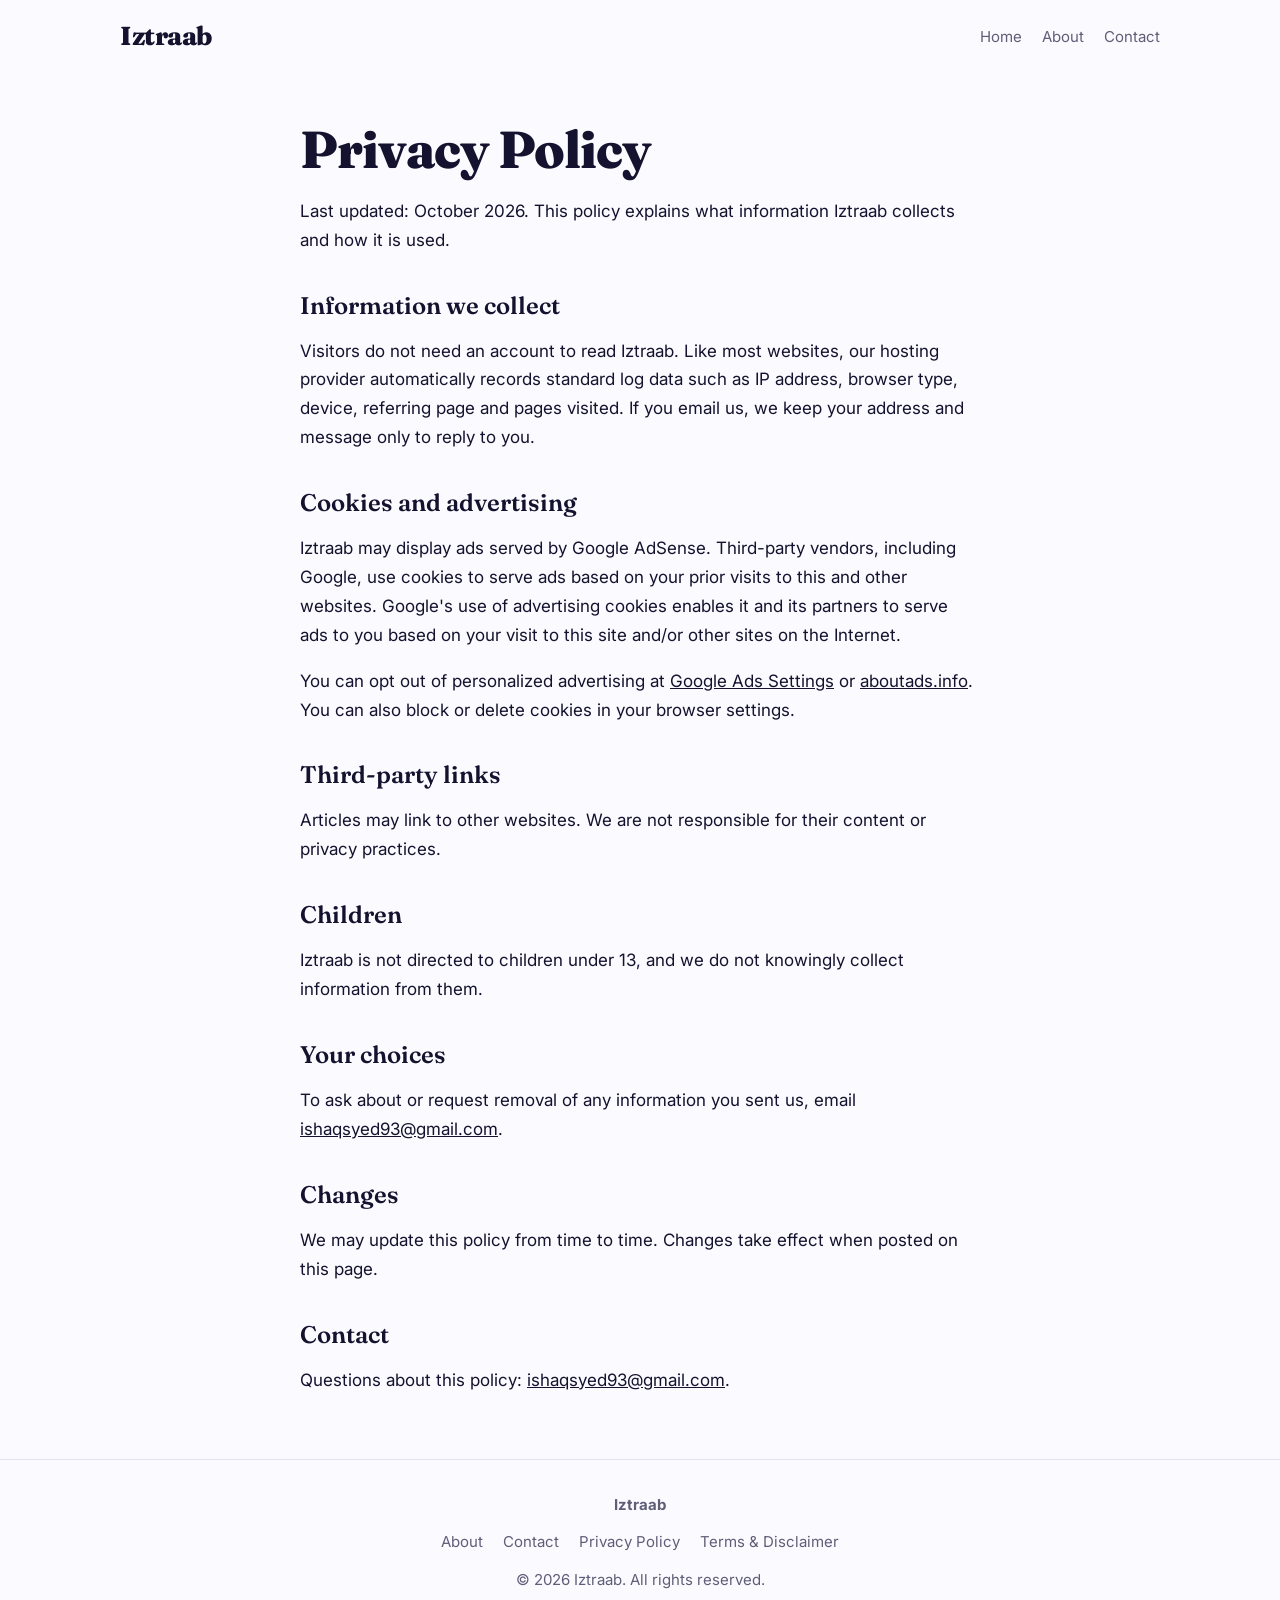
==== privacy.html @ 764421e6 "Add files via upload" ====
<!doctype html><html lang="en"><head><meta charset="utf-8"><meta name="viewport" content="width=device-width,initial-scale=1"><title>Privacy Policy | Iztraab</title><meta name="description" content="Privacy Policy - Iztraab"><link rel="stylesheet" href="style.css"></head>
<body data-page="static"><main class="art"><h1>Privacy Policy</h1><p>Last updated: October 2026. This policy explains what information Iztraab collects and how it is used.</p><h2>Information we collect</h2><p>Visitors do not need an account to read Iztraab. Like most websites, our hosting provider automatically records standard log data such as IP address, browser type, device, referring page and pages visited. If you email us, we keep your address and message only to reply to you.</p><h2>Cookies and advertising</h2><p>Iztraab may display ads served by Google AdSense. Third-party vendors, including Google, use cookies to serve ads based on your prior visits to this and other websites. Google's use of advertising cookies enables it and its partners to serve ads to you based on your visit to this site and/or other sites on the Internet.</p><p>You can opt out of personalized advertising at <a href="https://adssettings.google.com" rel="noopener">Google Ads Settings</a> or <a href="https://www.aboutads.info" rel="noopener">aboutads.info</a>. You can also block or delete cookies in your browser settings.</p><h2>Third-party links</h2><p>Articles may link to other websites. We are not responsible for their content or privacy practices.</p><h2>Children</h2><p>Iztraab is not directed to children under 13, and we do not knowingly collect information from them.</p><h2>Your choices</h2><p>To ask about or request removal of any information you sent us, email <a href="mailto:ishaqsyed93@gmail.com">ishaqsyed93@gmail.com</a>.</p><h2>Changes</h2><p>We may update this policy from time to time. Changes take effect when posted on this page.</p><h2>Contact</h2><p>Questions about this policy: <a href="mailto:ishaqsyed93@gmail.com">ishaqsyed93@gmail.com</a>.</p></main><script src="site.js"></script></body></html>
---- style.css ----
@import url('https://fonts.googleapis.com/css2?family=Fraunces:wght@400;600;800&family=Inter:wght@400;600&family=Noto+Nastaliq+Urdu&display=swap');
:root{--bg:#fbfbff;--ink:#14122e;--mut:#605d78;--a:#3b2bff;--y:#ffb800;--ln:#e3e1f2;--card:#fff}
@media(prefers-color-scheme:dark){:root{--bg:#0e0d1f;--ink:#f1f0ff;--mut:#a09db8;--a:#8d84ff;--ln:#2a2848;--card:#16142c}}
*{box-sizing:border-box}body{margin:0;background:var(--bg);color:var(--ink);font:17px/1.7 Inter,system-ui,sans-serif}a{color:inherit}
:focus-visible{outline:3px solid var(--y);outline-offset:2px}
.bar{display:flex;justify-content:space-between;align-items:center;max-width:1080px;margin:auto;padding:20px}
.logo{font:800 26px Fraunces,serif;text-decoration:none;letter-spacing:-.5px}
.bar nav a,footer nav a{margin-left:20px;font-size:15px;color:var(--mut);text-decoration:none}
.bar nav a:hover,footer nav a:hover{color:var(--a)}
.hero{background:#14122e;color:#fff;text-align:center;padding:80px 20px 72px;overflow:hidden}
.hero h1{font:800 clamp(56px,14vw,160px)/1 Fraunces,serif;margin:0;letter-spacing:-3px}
.hero h1 span{display:inline-block;animation:sh .8s both}
@keyframes sh{20%{transform:translateY(-16px) rotate(-7deg)}40%{transform:translateY(7px) rotate(5deg)}60%{transform:translateY(-6px) rotate(-3deg)}80%{transform:translateY(2px)}}
@media(prefers-reduced-motion:reduce){.hero h1 span{animation:none}}
.hero p{color:#b9b5e6;font-size:19px;margin:18px 0 28px}
input,textarea{font:inherit;padding:12px 14px;border:1px solid var(--ln);border-radius:6px;background:var(--card);color:var(--ink)}
.hero input{width:min(340px,100%)}
.btn{background:var(--a);color:#fff;border:0;padding:11px 22px;border-radius:99px;cursor:pointer;text-decoration:none;display:inline-block;font:600 16px Inter,sans-serif}
.btn.s{background:none;color:var(--a);border:1px solid var(--ln)}
.w{max-width:1080px;margin:auto;padding:0 20px}
.g{display:grid;grid-template-columns:repeat(auto-fill,minmax(300px,1fr));gap:24px;margin:44px 0}
.c{background:var(--card);border:1px solid var(--ln);border-radius:6px;overflow:hidden;text-decoration:none;display:flex;flex-direction:column;transition:border-color .2s}
.c:hover{border-color:var(--a)}
.im{height:180px;background:linear-gradient(135deg,hsl(var(--h) 80% 55%),hsl(calc(var(--h) + 60) 90% 62%)) center/cover}
.f{grid-column:1/-1;flex-direction:row}.f .im{width:52%;height:auto;min-height:300px}.f h2{font-size:34px!important}
@media(max-width:700px){.f{flex-direction:column}.f .im{width:100%;min-height:190px}}
.b{padding:22px}.c h2{font:600 23px/1.3 Fraunces,'Noto Nastaliq Urdu',serif;margin:12px 0 8px}.c p{color:var(--mut);margin:0;font-size:15px}
.pill{display:inline-block;background:var(--y);color:#14122e;font-size:13px;font-weight:600;padding:2px 12px;border-radius:99px;line-height:1.6}
.m{color:var(--mut);font-size:14px;margin-top:12px}
.art{max-width:720px;margin:48px auto;padding:0 20px;display:block}
.art h1{font:800 clamp(34px,6vw,52px)/1.15 Fraunces,'Noto Nastaliq Urdu',serif;letter-spacing:-1px;margin:14px 0 8px}
.art h2{font:600 24px Fraunces,serif;margin:36px 0 4px}
.t{font:400 19px/1.9 Fraunces,'Noto Nastaliq Urdu',serif}.t[dir=rtl]{line-height:2.4}.art img{max-width:100%;border-radius:6px;margin:16px 0}
.fm label{display:block;font-weight:600;font-size:15px}.fm input,.fm textarea{width:100%;margin:6px 0 18px}
.row{display:flex;justify-content:space-between;align-items:center;gap:12px;padding:14px 0;border-bottom:1px solid var(--ln)}
.er{color:#d6204a;font-weight:600}.e{text-align:center;color:var(--mut);padding:60px 0}
footer{border-top:1px solid var(--ln);margin-top:64px;padding:32px 20px;text-align:center;color:var(--mut);font-size:15px}
footer nav{margin:12px 0}footer nav a:first-child{margin-left:0}
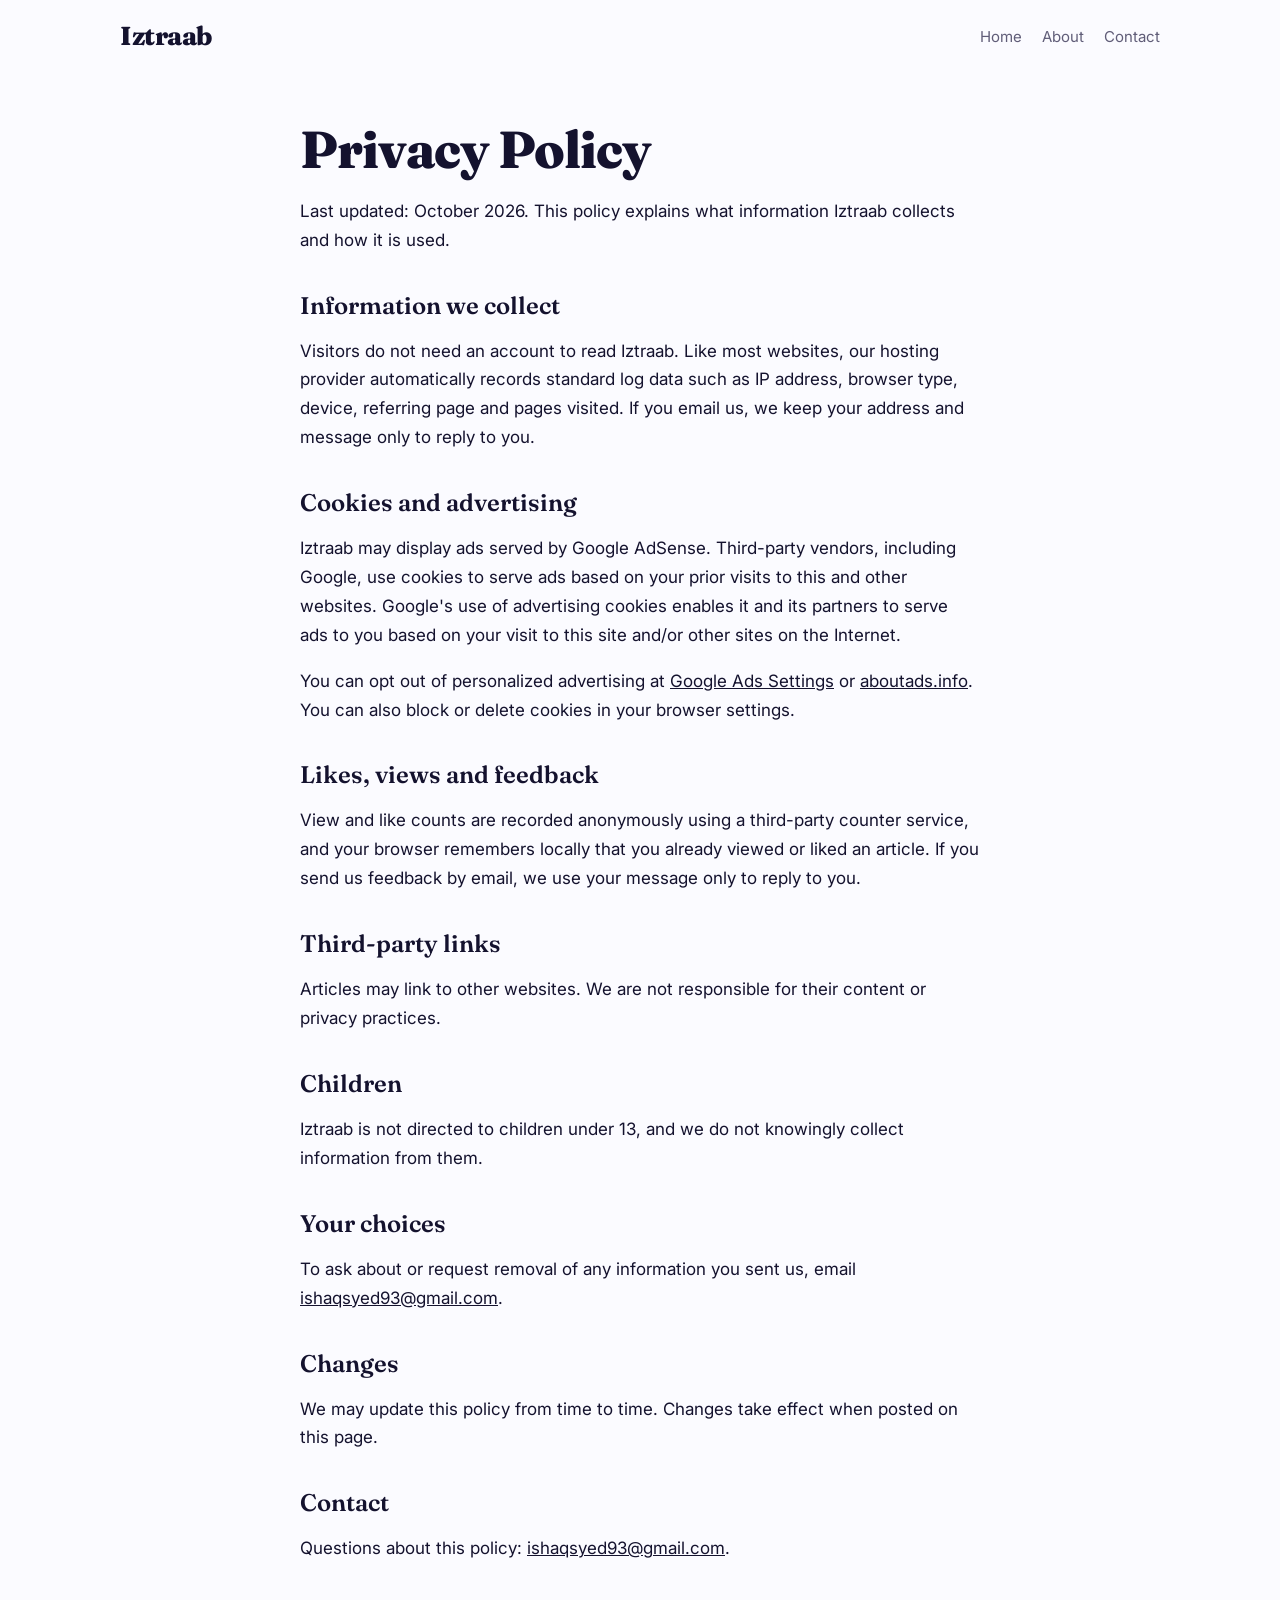
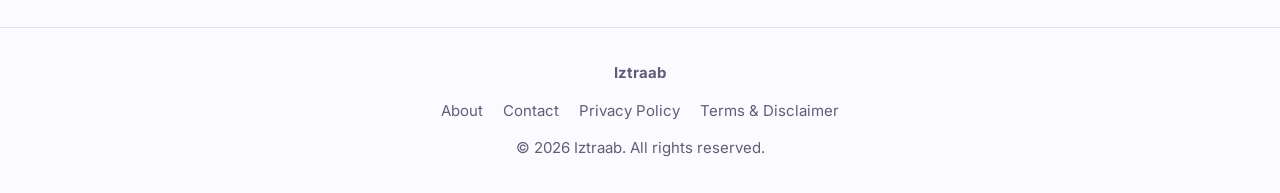
==== commit 15236ca4: "Update privacy policy with feedback section Added section on likes, views, and feedback to the priva" ====
--- a/privacy.html
+++ b/privacy.html
@@ -1,2 +1,2 @@
 <!doctype html><html lang="en"><head><meta charset="utf-8"><meta name="viewport" content="width=device-width,initial-scale=1"><title>Privacy Policy | Iztraab</title><meta name="description" content="Privacy Policy - Iztraab"><link rel="stylesheet" href="style.css"></head>
-<body data-page="static"><main class="art"><h1>Privacy Policy</h1><p>Last updated: October 2026. This policy explains what information Iztraab collects and how it is used.</p><h2>Information we collect</h2><p>Visitors do not need an account to read Iztraab. Like most websites, our hosting provider automatically records standard log data such as IP address, browser type, device, referring page and pages visited. If you email us, we keep your address and message only to reply to you.</p><h2>Cookies and advertising</h2><p>Iztraab may display ads served by Google AdSense. Third-party vendors, including Google, use cookies to serve ads based on your prior visits to this and other websites. Google's use of advertising cookies enables it and its partners to serve ads to you based on your visit to this site and/or other sites on the Internet.</p><p>You can opt out of personalized advertising at <a href="https://adssettings.google.com" rel="noopener">Google Ads Settings</a> or <a href="https://www.aboutads.info" rel="noopener">aboutads.info</a>. You can also block or delete cookies in your browser settings.</p><h2>Third-party links</h2><p>Articles may link to other websites. We are not responsible for their content or privacy practices.</p><h2>Children</h2><p>Iztraab is not directed to children under 13, and we do not knowingly collect information from them.</p><h2>Your choices</h2><p>To ask about or request removal of any information you sent us, email <a href="mailto:ishaqsyed93@gmail.com">ishaqsyed93@gmail.com</a>.</p><h2>Changes</h2><p>We may update this policy from time to time. Changes take effect when posted on this page.</p><h2>Contact</h2><p>Questions about this policy: <a href="mailto:ishaqsyed93@gmail.com">ishaqsyed93@gmail.com</a>.</p></main><script src="site.js"></script></body></html>
+<body data-page="static"><main class="art"><h1>Privacy Policy</h1><p>Last updated: October 2026. This policy explains what information Iztraab collects and how it is used.</p><h2>Information we collect</h2><p>Visitors do not need an account to read Iztraab. Like most websites, our hosting provider automatically records standard log data such as IP address, browser type, device, referring page and pages visited. If you email us, we keep your address and message only to reply to you.</p><h2>Cookies and advertising</h2><p>Iztraab may display ads served by Google AdSense. Third-party vendors, including Google, use cookies to serve ads based on your prior visits to this and other websites. Google's use of advertising cookies enables it and its partners to serve ads to you based on your visit to this site and/or other sites on the Internet.</p><p>You can opt out of personalized advertising at <a href="https://adssettings.google.com" rel="noopener">Google Ads Settings</a> or <a href="https://www.aboutads.info" rel="noopener">aboutads.info</a>. You can also block or delete cookies in your browser settings.</p><h2>Likes, views and feedback</h2><p>View and like counts are recorded anonymously using a third-party counter service, and your browser remembers locally that you already viewed or liked an article. If you send us feedback by email, we use your message only to reply to you.</p><h2>Third-party links</h2><p>Articles may link to other websites. We are not responsible for their content or privacy practices.</p><h2>Children</h2><p>Iztraab is not directed to children under 13, and we do not knowingly collect information from them.</p><h2>Your choices</h2><p>To ask about or request removal of any information you sent us, email <a href="mailto:ishaqsyed93@gmail.com">ishaqsyed93@gmail.com</a>.</p><h2>Changes</h2><p>We may update this policy from time to time. Changes take effect when posted on this page.</p><h2>Contact</h2><p>Questions about this policy: <a href="mailto:ishaqsyed93@gmail.com">ishaqsyed93@gmail.com</a>.</p></main><script src="site.js"></script></body></html>
